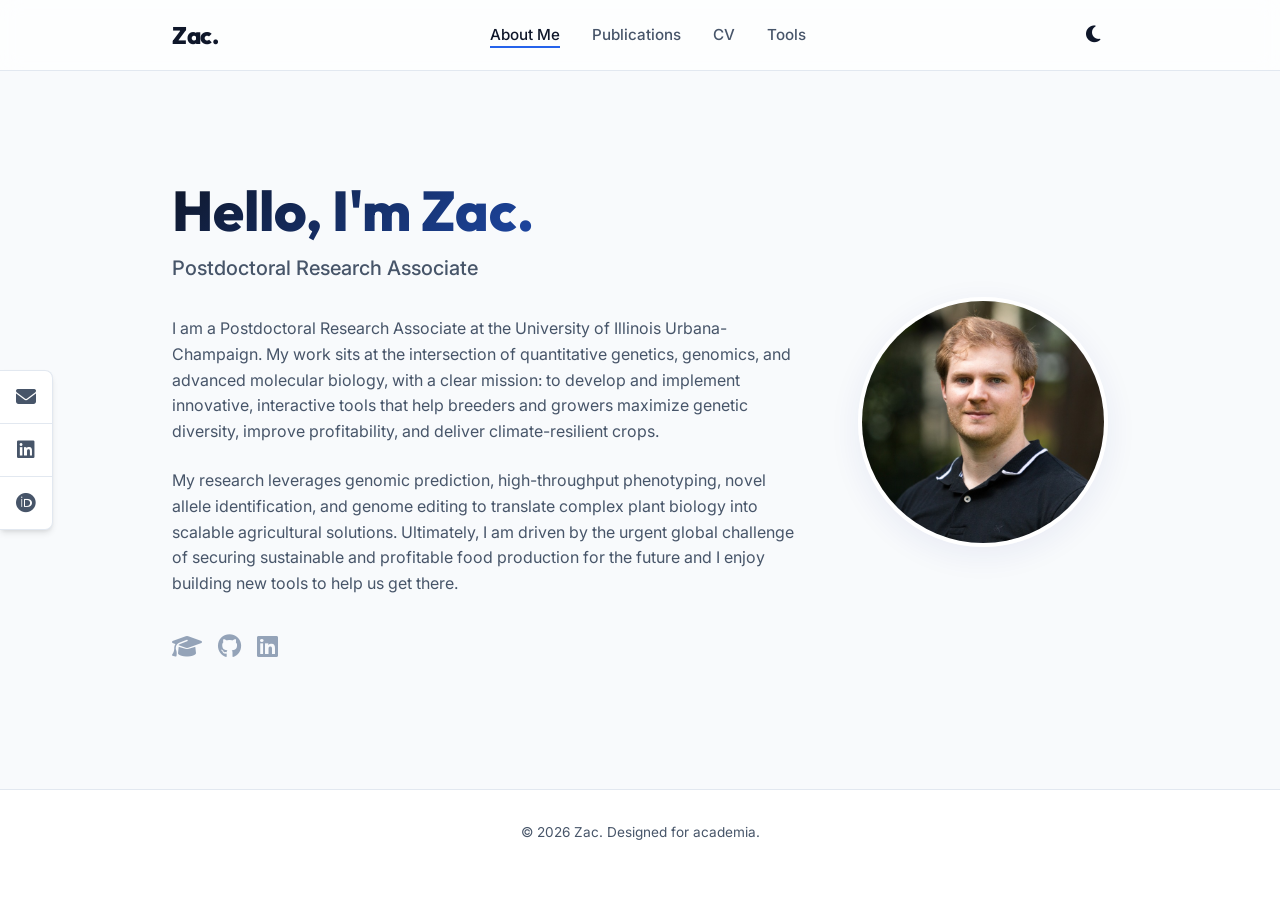
==== index.html @ 3f3ee07c "feat: initialize portfolio website with CV, publications, and tools pages including ORCID integratio" ====
<!DOCTYPE html>
<html lang="en">
<head>
    <meta charset="UTF-8">
    <meta name="viewport" content="width=device-width, initial-scale=1.0">
    <title>About Me | Academic Portfolio</title>
    <!-- Font Awesome for Icons -->
    <link rel="stylesheet" href="https://cdnjs.cloudflare.com/ajax/libs/font-awesome/6.4.0/css/all.min.css">
    <!-- Main CSS -->
    <link rel="stylesheet" href="styles/main.css">
</head>
<body>
    <div class="sidebar-toolbox">
        <a href="mailto:" id="orcid-mail-link" class="toolbox-link" title="Email"><i class="fas fa-envelope"></i></a>
        <a href="https://www.linkedin.com/in/zacharyaldiss/" target="_blank" rel="noopener noreferrer" class="toolbox-link" title="LinkedIn"><i class="fab fa-linkedin"></i></a>
        <a href="https://orcid.org/0000-0003-2468-1050" class="toolbox-link" title="ORCID"><i class="fab fa-orcid"></i></a>
    </div>
    <nav class="navbar">
        <div class="container nav-container">
            <a href="index.html" class="logo">Zac.</a>
            <ul class="nav-links">
                <li><a href="index.html">About Me</a></li>
                <li><a href="publications.html">Publications</a></li>
                <li><a href="cv.html">CV</a></li>
                <li><a href="tools.html">Tools</a></li>

            </ul>
            <button class="theme-toggle" id="theme-toggle" aria-label="Toggle Dark Mode">
                <i class="fas fa-moon" id="theme-icon"></i>
            </button>
        </div>
    </nav>

    <main class="container">
        <section class="hero">
            <div class="hero-content">
                <h1 class="hero-title">Hello, I'm Zac.</h1>
                <p class="hero-subtitle">Postdoctoral Research Associate</p>
                <p>
                    I am a Postdoctoral Research Associate at the University of Illinois Urbana-Champaign. My work sits at the intersection of quantitative genetics, genomics, and advanced molecular biology, with a clear mission: to develop and implement innovative, interactive tools that help breeders and growers maximize genetic diversity, improve profitability, and deliver climate-resilient crops.
                </p>
                <p>
                    My research leverages genomic prediction, high-throughput phenotyping, novel allele identification, and genome editing to translate complex plant biology into scalable agricultural solutions. Ultimately, I am driven by the urgent global challenge of securing sustainable and profitable food production for the future and I enjoy building new tools to help us get there.
                </p>
                <div class="social-links">
                    <a href="https://scholar.google.com/citations?user=tKhxw0sAAAAJ&hl=en" target="_blank" rel="noopener noreferrer" class="social-link" title="Google Scholar"><i class="fas fa-graduation-cap"></i></a>
                    <a href="https://github.com/zaja10" target="_blank" rel="noopener noreferrer" class="social-link" title="GitHub"><i class="fab fa-github"></i></a>
                    <a href="https://www.linkedin.com/in/zacharyaldiss/" target="_blank" rel="noopener noreferrer" class="social-link" title="LinkedIn"><i class="fab fa-linkedin"></i></a>
                </div>
            </div>
            <div class="hero-image">
                <img src="images/profile.jpg" alt="Zac's Profile Picture" style="border-radius: 24px; box-shadow: var(--shadow-lg);">
            </div>
        </section>
    </main>

    <footer>
        <div class="container">
            <p>&copy; 2026 Zac. Designed for academia.</p>
        </div>
    </footer>

    <script src="scripts/main.js"></script>
</body>
</html>
---- styles/main.css ----
@import url('https://fonts.googleapis.com/css2?family=Inter:wght@300;400;500;600;700&family=Outfit:wght@400;600;800&display=swap');

:root {
  /* Light Mode Colors */
  --bg-primary: #f8fafc;
  --bg-secondary: #ffffff;
  --bg-glass: rgba(255, 255, 255, 0.7);
  --text-primary: #0f172a;
  --text-secondary: #475569;
  --text-muted: #94a3b8;
  --accent-primary: #2563eb;
  --accent-secondary: #3b82f6;
  --accent-hover: #1d4ed8;
  --border-color: #e2e8f0;
  --shadow-sm: 0 1px 2px 0 rgba(0, 0, 0, 0.05);
  --shadow-md: 0 4px 6px -1px rgba(0, 0, 0, 0.1), 0 2px 4px -1px rgba(0, 0, 0, 0.06);
  --shadow-lg: 0 10px 15px -3px rgba(0, 0, 0, 0.1), 0 4px 6px -2px rgba(0, 0, 0, 0.05);
  --shadow-glass: 0 8px 32px 0 rgba(31, 38, 135, 0.07);
}

[data-theme="dark"] {
  /* Dark Mode Colors */
  --bg-primary: #0f172a;
  --bg-secondary: #1e293b;
  --bg-glass: rgba(15, 23, 42, 0.7);
  --text-primary: #f8fafc;
  --text-secondary: #cbd5e1;
  --text-muted: #64748b;
  --accent-primary: #3b82f6;
  --accent-secondary: #60a5fa;
  --accent-hover: #2563eb;
  --border-color: #334155;
  --shadow-sm: 0 1px 2px 0 rgba(0, 0, 0, 0.3);
  --shadow-md: 0 4px 6px -1px rgba(0, 0, 0, 0.4);
  --shadow-lg: 0 10px 15px -3px rgba(0, 0, 0, 0.5);
  --shadow-glass: 0 8px 32px 0 rgba(0, 0, 0, 0.3);
}

* {
  box-sizing: border-box;
  margin: 0;
  padding: 0;
}

body {
  font-family: 'Inter', sans-serif;
  background-color: var(--bg-primary);
  color: var(--text-primary);
  line-height: 1.6;
  transition: background-color 0.3s ease, color 0.3s ease;
  min-height: 100vh;
  display: flex;
  flex-direction: column;
}

h1, h2, h3, h4, h5, h6 {
  font-family: 'Outfit', sans-serif;
  color: var(--text-primary);
  margin-bottom: 1rem;
  line-height: 1.2;
}

a {
  color: var(--accent-primary);
  text-decoration: none;
  transition: color 0.2s ease, transform 0.2s ease;
}

a:hover {
  color: var(--accent-hover);
}

p {
  margin-bottom: 1.5rem;
  color: var(--text-secondary);
}

/* Layout */
.container {
  max-width: 1000px;
  margin: 0 auto;
  padding-left: 2rem;
  padding-right: 2rem;
  width: 100%;
}

main {
  flex-grow: 1;
  padding-top: 120px; /* Increased to ensure it clears the navbar safely */
  padding-bottom: 6rem;
  animation: fadeIn 0.5s ease-out;
}

/* Navigation */
.navbar {
  position: fixed;
  top: 0;
  width: 100%;
  background: var(--bg-glass);
  backdrop-filter: blur(10px);
  -webkit-backdrop-filter: blur(10px);
  border-bottom: 1px solid var(--border-color);
  z-index: 1000;
  transition: all 0.3s ease;
}

.nav-container {
  display: flex;
  justify-content: space-between;
  align-items: center;
  height: 70px;
}

.logo {
  font-family: 'Outfit', sans-serif;
  font-size: 1.5rem;
  font-weight: 800;
  color: var(--text-primary);
  letter-spacing: -0.5px;
}

.nav-links {
  display: flex;
  gap: 2rem;
  list-style: none;
}

.nav-links a {
  color: var(--text-secondary);
  font-weight: 500;
  font-size: 0.95rem;
  position: relative;
}

.nav-links a::after {
  content: '';
  position: absolute;
  width: 0;
  height: 2px;
  bottom: -4px;
  left: 0;
  background-color: var(--accent-primary);
  transition: width 0.3s ease;
}

.nav-links a:hover::after,
.nav-links a.active::after {
  width: 100%;
}

.nav-links a:hover,
.nav-links a.active {
  color: var(--text-primary);
}

.theme-toggle {
  background: none;
  border: none;
  color: var(--text-primary);
  cursor: pointer;
  font-size: 1.2rem;
  display: flex;
  align-items: center;
  justify-content: center;
  padding: 0.5rem;
  border-radius: 50%;
  transition: background-color 0.2s ease;
}

.theme-toggle:hover {
  background-color: var(--bg-secondary);
}

/* Hero Section */
.hero {
  display: flex;
  align-items: center;
  gap: 4rem;
  margin-top: 2rem;
  min-height: 60vh;
}

.hero-content {
  flex: 1;
}

.hero-title {
  font-size: 3.5rem;
  font-weight: 800;
  margin-bottom: 0.5rem;
  background: linear-gradient(135deg, var(--text-primary) 0%, var(--accent-primary) 100%);
  -webkit-background-clip: text;
  -webkit-text-fill-color: transparent;
}

.hero-subtitle {
  font-size: 1.25rem;
  color: var(--text-secondary);
  font-weight: 500;
  margin-bottom: 2rem;
}

.hero-image {
  flex-shrink: 0;
  width: 250px;
  height: 250px;
  border-radius: 50%;
  overflow: hidden;
  border: 4px solid var(--bg-secondary);
  box-shadow: var(--shadow-glass);
  position: relative;
}

.hero-image img {
  width: 100%;
  height: 100%;
  object-fit: cover;
}

/* Button */
.btn {
  display: inline-flex;
  align-items: center;
  justify-content: center;
  padding: 0.75rem 1.5rem;
  border-radius: 8px;
  font-weight: 600;
  font-size: 0.95rem;
  transition: all 0.2s ease;
  cursor: pointer;
  gap: 0.5rem;
}

.btn-primary {
  background-color: var(--accent-primary);
  color: #ffffff;
  border: none;
  box-shadow: var(--shadow-md);
}

.btn-primary:hover {
  background-color: var(--accent-hover);
  color: #ffffff;
  transform: translateY(-2px);
  box-shadow: var(--shadow-lg);
}

.btn-outline {
  background-color: transparent;
  color: var(--text-primary);
  border: 1px solid var(--border-color);
}

.btn-outline:hover {
  background-color: var(--bg-secondary);
  border-color: var(--text-muted);
}

.social-links {
  display: flex;
  gap: 1rem;
  margin-top: 2rem;
}

.social-link {
  color: var(--text-muted);
  font-size: 1.5rem;
  transition: color 0.2s ease, transform 0.2s ease;
}

.social-link:hover {
  color: var(--accent-primary);
  transform: translateY(-2px);
}

/* Cards (Publications, Tools, CV items) */
.card {
  background-color: var(--bg-secondary);
  border-radius: 12px;
  padding: 1.5rem;
  margin-bottom: 1.5rem;
  border: 1px solid var(--border-color);
  box-shadow: var(--shadow-sm);
  transition: transform 0.2s ease, box-shadow 0.2s ease;
}

.card:hover {
  transform: translateY(-4px);
  box-shadow: var(--shadow-md);
}

.card-title {
  font-size: 1.25rem;
  margin-bottom: 0.5rem;
}

.card-subtitle {
  font-size: 0.9rem;
  color: var(--accent-primary);
  font-weight: 600;
  margin-bottom: 1rem;
}

.card-meta {
  font-size: 0.85rem;
  color: var(--text-muted);
  display: flex;
  gap: 1rem;
  margin-bottom: 1rem;
}

.tag {
  display: inline-block;
  padding: 0.25rem 0.75rem;
  background-color: var(--bg-primary);
  color: var(--text-secondary);
  border-radius: 9999px;
  font-size: 0.75rem;
  font-weight: 500;
  border: 1px solid var(--border-color);
}

/* Grid for Tools/Projects */
.grid {
  display: grid;
  grid-template-columns: repeat(auto-fill, minmax(300px, 1fr));
  gap: 1.5rem;
}

/* Footer */
footer {
  text-align: center;
  padding: 2rem;
  background-color: var(--bg-secondary);
  border-top: 1px solid var(--border-color);
  color: var(--text-muted);
  font-size: 0.85rem;
}

/* Animations */
@keyframes fadeIn {
  from { opacity: 0; transform: translateY(10px); }
  to { opacity: 1; transform: translateY(0); }
}

/* Responsive */
@media (max-width: 768px) {
  .hero {
    flex-direction: column-reverse;
    text-align: center;
    gap: 2rem;
  }
  
  .social-links {
    justify-content: center;
  }

  .nav-links {
    display: none; /* In a real app, we'd add a hamburger menu */
  }
}

/* Sidebar Toolbox */
.sidebar-toolbox {
  position: fixed;
  left: 0;
  top: 50%;
  transform: translateY(-50%);
  display: flex;
  flex-direction: column;
  background-color: var(--bg-secondary);
  border: 1px solid var(--border-color);
  border-left: none;
  border-radius: 0 8px 8px 0;
  box-shadow: var(--shadow-md);
  z-index: 100;
}

.toolbox-link {
  padding: 1rem;
  color: var(--text-secondary);
  font-size: 1.25rem;
  transition: all 0.2s ease;
  border-bottom: 1px solid var(--border-color);
  display: flex;
  justify-content: center;
  align-items: center;
}

.toolbox-link:last-child {
  border-bottom: none;
}

.toolbox-link:hover {
  color: var(--accent-primary);
  background-color: var(--bg-primary);
  transform: translateX(5px);
}

@media (max-width: 768px) {
  .sidebar-toolbox {
    flex-direction: row;
    top: auto;
    bottom: 0;
    left: 50%;
    transform: translateX(-50%);
    border-radius: 8px 8px 0 0;
    border-left: 1px solid var(--border-color);
    border-bottom: none;
    width: 100%;
    justify-content: center;
  }
  
  .toolbox-link {
    border-bottom: none;
    border-right: 1px solid var(--border-color);
    flex: 1;
  }
  
  .toolbox-link:last-child {
    border-right: none;
  }

  .toolbox-link:hover {
    transform: translateY(-5px) translateX(0);
  }
.pub-card-layout {
  display: flex;
  gap: 1.5rem;
  align-items: flex-start;
}

.pub-icon {
  font-size: 2.5rem;
  color: var(--accent-primary);
  background: var(--bg-primary);
  padding: 1.5rem;
  border-radius: 12px;
  border: 1px solid var(--border-color);
  flex-shrink: 0;
  display: flex;
  align-items: center;
  justify-content: center;
  width: 80px;
  height: 80px;
}

.pub-content {
  flex-grow: 1;
}

.citation-badge {
  color: #10b981; /* A nice green color for citations */
  font-weight: 600;
  display: inline-flex;
  align-items: center;
  gap: 0.25rem;
}

[data-theme="dark"] .citation-badge {
  color: #34d399;
}

@media (max-width: 640px) {
  .pub-card-layout {
    flex-direction: column;
    gap: 1rem;
  }
  
  .pub-icon {
    width: 60px;
    height: 60px;
    font-size: 1.8rem;
    padding: 1rem;
  }
}
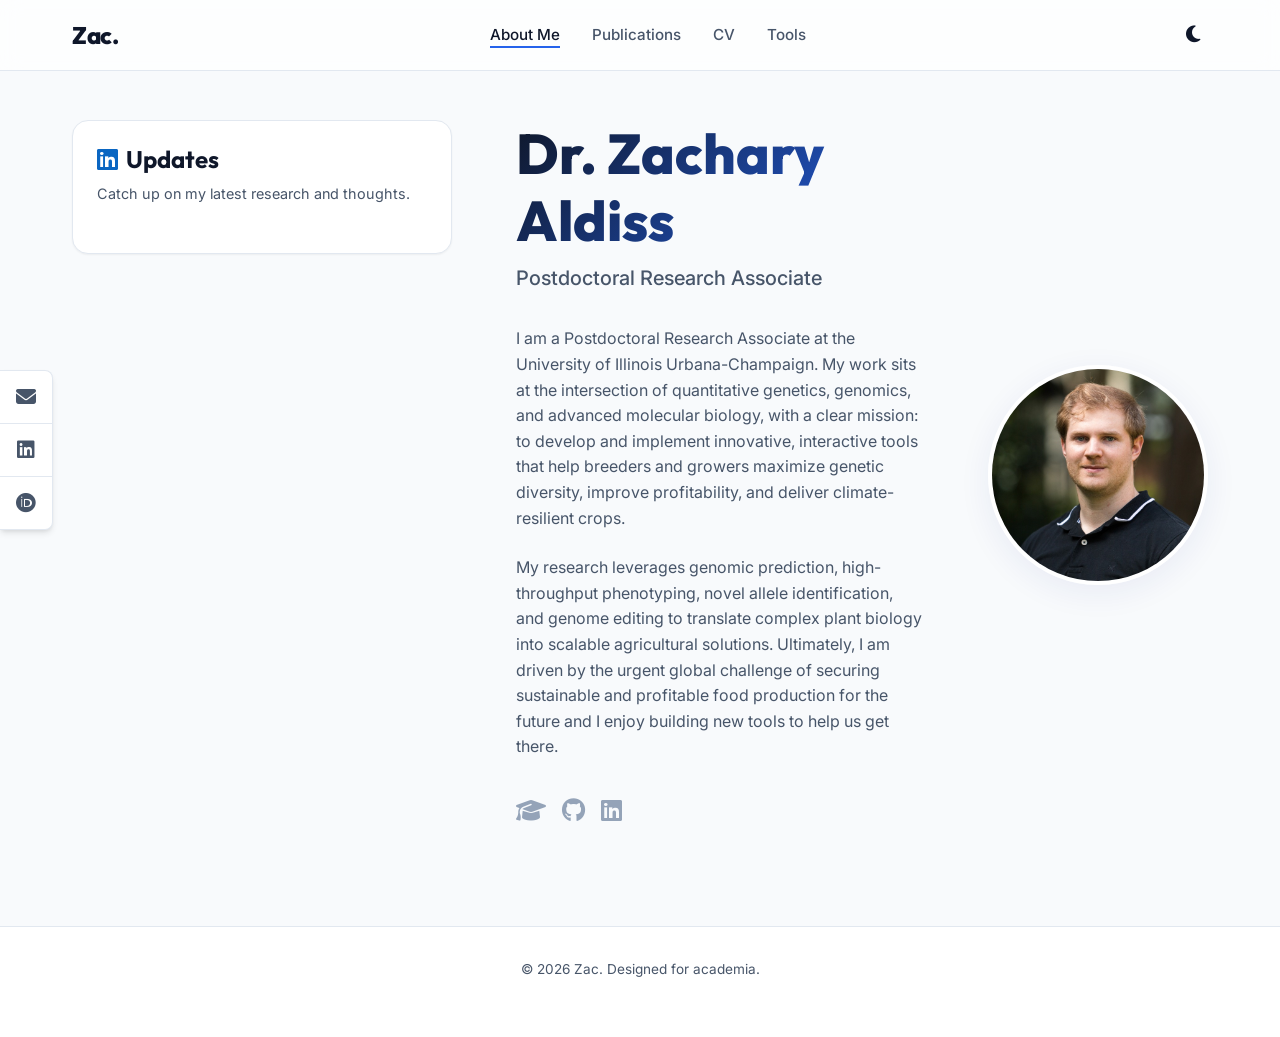
==== commit e5f7cb8a: "feat: redesign homepage layout with a new sidebar and comprehensive CSS theme variables" ====
--- a/index.html
+++ b/index.html
@@ -25,33 +25,53 @@
                 <li><a href="tools.html">Tools</a></li>
 
             </ul>
-            <button class="theme-toggle" id="theme-toggle" aria-label="Toggle Dark Mode">
-                <i class="fas fa-moon" id="theme-icon"></i>
-            </button>
+            <div class="nav-controls">
+                <button class="theme-toggle" id="theme-toggle" aria-label="Toggle Dark Mode">
+                    <i class="fas fa-moon" id="theme-icon"></i>
+                </button>
+                <button class="menu-toggle" id="menu-toggle" aria-label="Toggle Menu">
+                    <i class="fas fa-bars"></i>
+                </button>
+            </div>
         </div>
     </nav>
 
-    <main class="container">
-        <section class="hero">
-            <div class="hero-content">
-                <h1 class="hero-title">Hello, I'm Zac.</h1>
-                <p class="hero-subtitle">Postdoctoral Research Associate</p>
-                <p>
-                    I am a Postdoctoral Research Associate at the University of Illinois Urbana-Champaign. My work sits at the intersection of quantitative genetics, genomics, and advanced molecular biology, with a clear mission: to develop and implement innovative, interactive tools that help breeders and growers maximize genetic diversity, improve profitability, and deliver climate-resilient crops.
-                </p>
-                <p>
-                    My research leverages genomic prediction, high-throughput phenotyping, novel allele identification, and genome editing to translate complex plant biology into scalable agricultural solutions. Ultimately, I am driven by the urgent global challenge of securing sustainable and profitable food production for the future and I enjoy building new tools to help us get there.
-                </p>
-                <div class="social-links">
-                    <a href="https://scholar.google.com/citations?user=tKhxw0sAAAAJ&hl=en" target="_blank" rel="noopener noreferrer" class="social-link" title="Google Scholar"><i class="fas fa-graduation-cap"></i></a>
-                    <a href="https://github.com/zaja10" target="_blank" rel="noopener noreferrer" class="social-link" title="GitHub"><i class="fab fa-github"></i></a>
-                    <a href="https://www.linkedin.com/in/zacharyaldiss/" target="_blank" rel="noopener noreferrer" class="social-link" title="LinkedIn"><i class="fab fa-linkedin"></i></a>
+    <main class="container main-grid-layout">
+        <div class="main-content">
+            <section class="hero" style="margin-top: 0;">
+                <div class="hero-content">
+                    <h1 class="hero-title">Dr. Zachary Aldiss</h1>
+                    <p class="hero-subtitle">Postdoctoral Research Associate</p>
+                    <p>
+                        I am a Postdoctoral Research Associate at the University of Illinois Urbana-Champaign. My work sits at the intersection of quantitative genetics, genomics, and advanced molecular biology, with a clear mission: to develop and implement innovative, interactive tools that help breeders and growers maximize genetic diversity, improve profitability, and deliver climate-resilient crops.
+                    </p>
+                    <p>
+                        My research leverages genomic prediction, high-throughput phenotyping, novel allele identification, and genome editing to translate complex plant biology into scalable agricultural solutions. Ultimately, I am driven by the urgent global challenge of securing sustainable and profitable food production for the future and I enjoy building new tools to help us get there.
+                    </p>
+                    <div class="social-links">
+                        <a href="https://scholar.google.com/citations?user=tKhxw0sAAAAJ&hl=en" target="_blank" rel="noopener noreferrer" class="social-link" title="Google Scholar"><i class="fas fa-graduation-cap"></i></a>
+                        <a href="https://github.com/zaja10" target="_blank" rel="noopener noreferrer" class="social-link" title="GitHub"><i class="fab fa-github"></i></a>
+                        <a href="https://www.linkedin.com/in/zacharyaldiss/" target="_blank" rel="noopener noreferrer" class="social-link" title="LinkedIn"><i class="fab fa-linkedin"></i></a>
+                    </div>
                 </div>
-            </div>
-            <div class="hero-image">
-                <img src="images/profile.jpg" alt="Zac's Profile Picture" style="border-radius: 24px; box-shadow: var(--shadow-lg);">
-            </div>
-        </section>
+                <div class="hero-image" style="width: 220px; height: 220px;">
+                    <img src="images/profile.jpg" alt="Zac's Profile Picture" style="border-radius: 24px; box-shadow: var(--shadow-lg);">
+                </div>
+            </section>
+        </div>
+
+        <aside class="sidebar">
+            <section class="recent-activity" style="margin-top: 0; background: var(--bg-secondary); padding: 1.5rem; border-radius: 16px; border: 1px solid var(--border-color); box-shadow: var(--shadow-sm);">
+                <h2 style="font-size: 1.5rem; margin-bottom: 0.5rem; display: flex; align-items: center; gap: 0.5rem;">
+                    <i class="fab fa-linkedin" style="color: #0a66c2;"></i> Updates
+                </h2>
+                <p style="font-size: 0.9rem; margin-bottom: 1.5rem;">Catch up on my latest research and thoughts.</p>
+                
+                <!-- Elfsight LinkedIn Feed | Untitled LinkedIn Feed -->
+                <script src="https://elfsightcdn.com/platform.js" async></script>
+                <div class="elfsight-app-16bc779a-7ae7-4911-abe0-922009884b0d" data-elfsight-app-lazy></div>
+            </section>
+        </aside>
     </main>
 
     <footer>
--- a/styles/main.css
+++ b/styles/main.css
@@ -77,11 +77,41 @@
 
 /* Layout */
 .container {
-  max-width: 1000px;
+  max-width: 1200px;
   margin: 0 auto;
   padding-left: 2rem;
   padding-right: 2rem;
   width: 100%;
+}
+
+.main-grid-layout {
+  display: grid;
+  grid-template-columns: 380px 1fr;
+  gap: 4rem;
+  align-items: start;
+}
+
+.main-content {
+  order: 2;
+}
+
+.sidebar {
+  order: 1;
+}
+
+@media (max-width: 992px) {
+  .main-grid-layout {
+    grid-template-columns: 1fr;
+    gap: 2rem;
+  }
+  
+  .main-content {
+    order: 1;
+  }
+  
+  .sidebar {
+    order: 2;
+  }
 }
 
 main {
@@ -343,6 +373,29 @@
   to { opacity: 1; transform: translateY(0); }
 }
 
+.nav-controls {
+  display: flex;
+  align-items: center;
+  gap: 1rem;
+}
+
+.menu-toggle {
+  background: none;
+  border: none;
+  color: var(--text-primary);
+  cursor: pointer;
+  font-size: 1.5rem;
+  display: none;
+  align-items: center;
+  justify-content: center;
+  padding: 0.5rem;
+  transition: color 0.2s ease;
+}
+
+.menu-toggle:hover {
+  color: var(--accent-primary);
+}
+
 /* Responsive */
 @media (max-width: 768px) {
   .hero {
@@ -355,8 +408,28 @@
     justify-content: center;
   }
 
+  .menu-toggle {
+    display: flex;
+  }
+
   .nav-links {
-    display: none; /* In a real app, we'd add a hamburger menu */
+    display: none;
+    flex-direction: column;
+    position: absolute;
+    top: 70px;
+    left: 0;
+    width: 100%;
+    background: var(--bg-glass);
+    backdrop-filter: blur(10px);
+    -webkit-backdrop-filter: blur(10px);
+    border-bottom: 1px solid var(--border-color);
+    padding: 1.5rem 2rem;
+    gap: 1.5rem;
+    box-shadow: var(--shadow-md);
+  }
+
+  .nav-links.active {
+    display: flex;
   }
 }
 
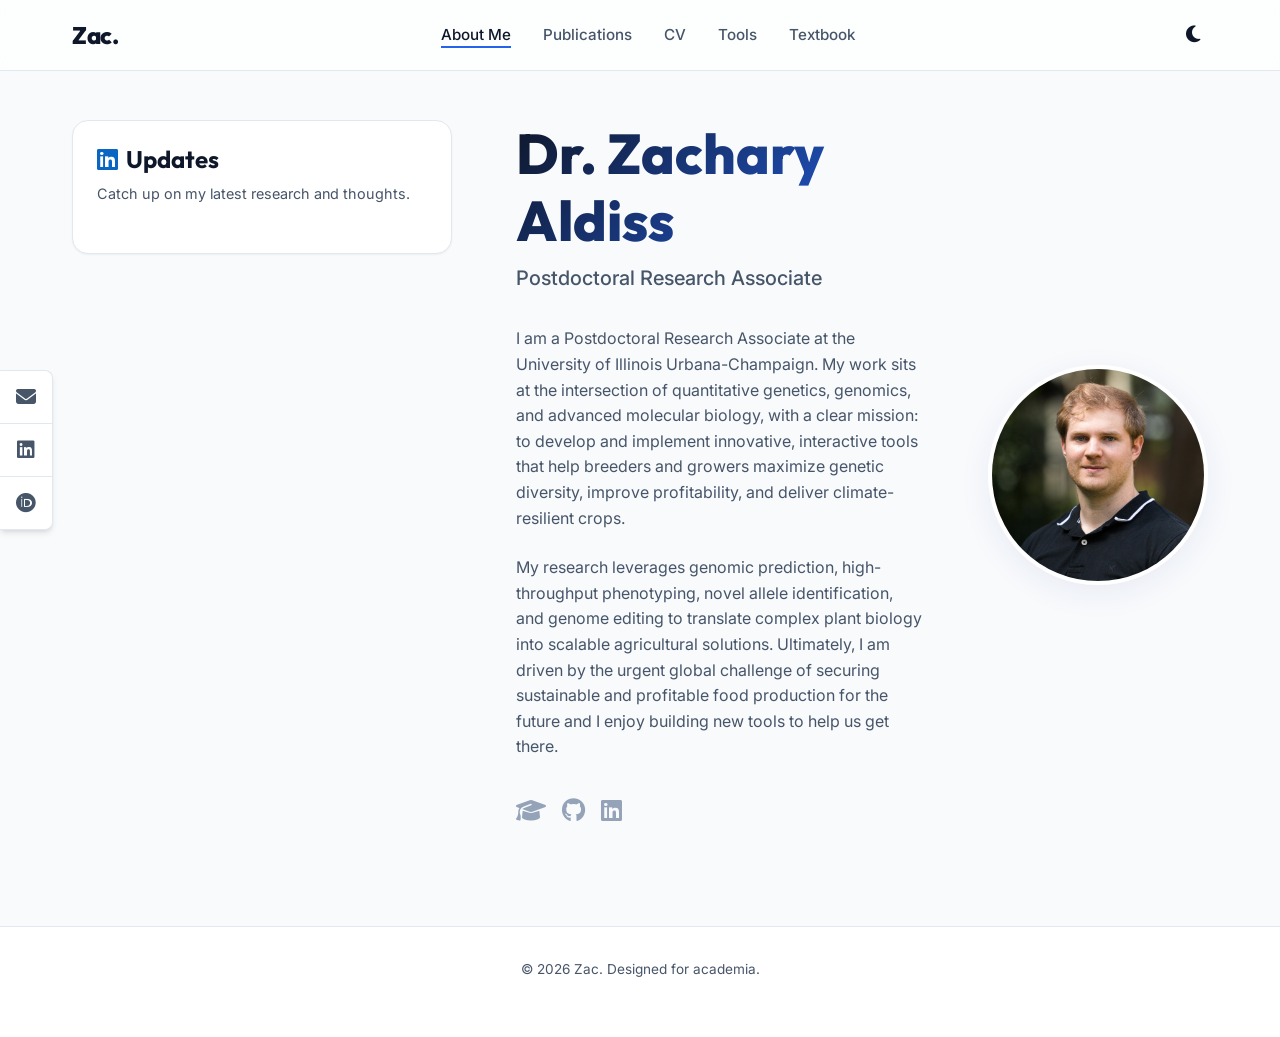
==== commit e6ea487c: "feat: implement global CSS framework and initialize textbook module structure with associated assets" ====
--- a/index.html
+++ b/index.html
@@ -23,7 +23,7 @@
                 <li><a href="publications.html">Publications</a></li>
                 <li><a href="cv.html">CV</a></li>
                 <li><a href="tools.html">Tools</a></li>
-
+                <li><a href="textbook/index.html">Textbook</a></li>
             </ul>
             <div class="nav-controls">
                 <button class="theme-toggle" id="theme-toggle" aria-label="Toggle Dark Mode">
--- a/styles/main.css
+++ b/styles/main.css
@@ -547,3 +547,239 @@
     padding: 1rem;
   }
 }
+
+/* Textbook Layout */
+.textbook-layout {
+    display: grid;
+    grid-template-columns: 280px 1fr;
+    gap: 5rem;
+    align-items: start;
+    margin-top: 2rem;
+}
+
+.textbook-sidebar {
+    position: sticky;
+    top: 100px;
+    background: var(--bg-secondary);
+    padding: 2rem;
+    border-radius: 16px;
+    border: 1px solid var(--border-color);
+    box-shadow: var(--shadow-sm);
+}
+
+.textbook-sidebar h3 {
+    font-size: 1.2rem;
+    color: var(--text-primary);
+    margin-bottom: 1.5rem;
+    display: flex;
+    align-items: center;
+    gap: 0.5rem;
+}
+
+.toc-nav {
+    display: flex;
+    flex-direction: column;
+    gap: 0.5rem;
+}
+
+.toc-link {
+    color: var(--text-secondary);
+    font-weight: 500;
+    padding: 0.75rem 1rem;
+    border-radius: 8px;
+    transition: all 0.2s ease;
+    display: flex;
+    align-items: center;
+    gap: 0.75rem;
+}
+
+.toc-link i {
+    font-size: 0.9rem;
+    opacity: 0.7;
+}
+
+.toc-link:hover, .toc-link.active {
+    color: var(--accent-primary);
+    background: var(--bg-primary);
+    transform: translateX(4px);
+}
+
+.textbook-header {
+    margin-bottom: 3rem;
+}
+
+.textbook-header h1 {
+    font-size: 2.8rem;
+    color: var(--text-primary);
+    margin-bottom: 0.5rem;
+}
+
+.textbook-chapter {
+    background: var(--bg-secondary);
+    border: 1px solid var(--border-color);
+    border-radius: 16px;
+    padding: 2.5rem;
+    margin-bottom: 3rem;
+    box-shadow: var(--shadow-sm);
+    transition: transform 0.3s ease, box-shadow 0.3s ease;
+    scroll-margin-top: 100px;
+}
+
+.textbook-chapter:hover {
+    box-shadow: var(--shadow-md);
+}
+
+.textbook-chapter h2 {
+    font-size: 2rem;
+    margin-bottom: 2rem;
+    border-bottom: 2px solid var(--accent-primary);
+    padding-bottom: 0.75rem;
+    display: inline-block;
+}
+
+.chapter-content {
+    display: grid;
+    grid-template-columns: 1.2fr 1fr;
+    gap: 2.5rem;
+    align-items: start;
+}
+
+.chapter-text {
+    font-size: 1.05rem;
+    line-height: 1.7;
+}
+
+.chapter-text > p {
+    font-size: 1.15rem;
+    color: var(--text-primary);
+    margin-bottom: 1.5rem;
+}
+
+.chapter-text ul {
+    list-style: none;
+    padding: 0;
+    display: grid;
+    gap: 1rem;
+}
+
+.chapter-text li {
+    background: var(--bg-primary);
+    padding: 1.25rem 1.5rem;
+    border-radius: 12px;
+    border: 1px solid var(--border-color);
+    transition: transform 0.2s ease, border-color 0.2s ease;
+}
+
+.chapter-text li:hover {
+    transform: translateX(5px);
+    border-color: var(--accent-primary);
+}
+
+.chapter-text li strong {
+    color: var(--accent-primary);
+    display: block;
+    margin-bottom: 0.4rem;
+    font-size: 1.1rem;
+    font-family: 'Outfit', sans-serif;
+}
+
+.chapter-image img {
+    width: 100%;
+    max-width: 50%;
+    height: auto;
+    border-radius: 12px;
+    box-shadow: var(--shadow-sm);
+    background: white;
+    border: 1px solid var(--border-color);
+    display: block;
+    margin: 0 auto;
+}
+
+@media (max-width: 992px) {
+    .textbook-layout {
+        grid-template-columns: 1fr;
+        gap: 4rem;
+    }
+    .textbook-sidebar {
+        position: static;
+        margin-bottom: 4rem;
+    }
+}
+
+@media (max-width: 1200px) {
+    .chapter-content {
+        grid-template-columns: 1fr;
+    }
+}
+
+/* Textbook TOC List */
+.toc-list {
+    display: grid;
+    gap: 1.5rem;
+    margin-top: 2rem;
+}
+.toc-item {
+    background: var(--bg-secondary);
+    border: 1px solid var(--border-color);
+    border-radius: 12px;
+    padding: 1.5rem 2rem;
+    display: flex;
+    align-items: center;
+    justify-content: space-between;
+    transition: all 0.2s ease;
+    text-decoration: none;
+    color: var(--text-primary);
+}
+.toc-item:hover {
+    transform: translateY(-3px);
+    border-color: var(--accent-primary);
+    box-shadow: var(--shadow-md);
+}
+.toc-item-content h3 {
+    margin-bottom: 0.25rem;
+    font-size: 1.25rem;
+}
+.toc-item-content p {
+    margin-bottom: 0;
+    font-size: 0.95rem;
+    color: var(--text-secondary);
+}
+.toc-item-icon {
+    font-size: 1.5rem;
+    color: var(--accent-primary);
+}
+
+/* Pagination */
+.textbook-pagination {
+    display: flex;
+    justify-content: space-between;
+    margin-top: 4rem;
+    padding-top: 2rem;
+    border-top: 1px solid var(--border-color);
+}
+.page-btn {
+    display: flex;
+    align-items: center;
+    gap: 0.75rem;
+    padding: 1rem 1.5rem;
+    border-radius: 12px;
+    background: var(--bg-secondary);
+    border: 1px solid var(--border-color);
+    color: var(--text-primary);
+    font-weight: 500;
+    transition: all 0.2s ease;
+    text-decoration: none;
+}
+.page-btn:hover {
+    border-color: var(--accent-primary);
+    color: var(--accent-primary);
+    transform: translateY(-2px);
+    box-shadow: var(--shadow-sm);
+}
+.page-btn.disabled {
+    opacity: 0.5;
+    pointer-events: none;
+}
+.page-btn-next {
+    margin-left: auto;
+}
